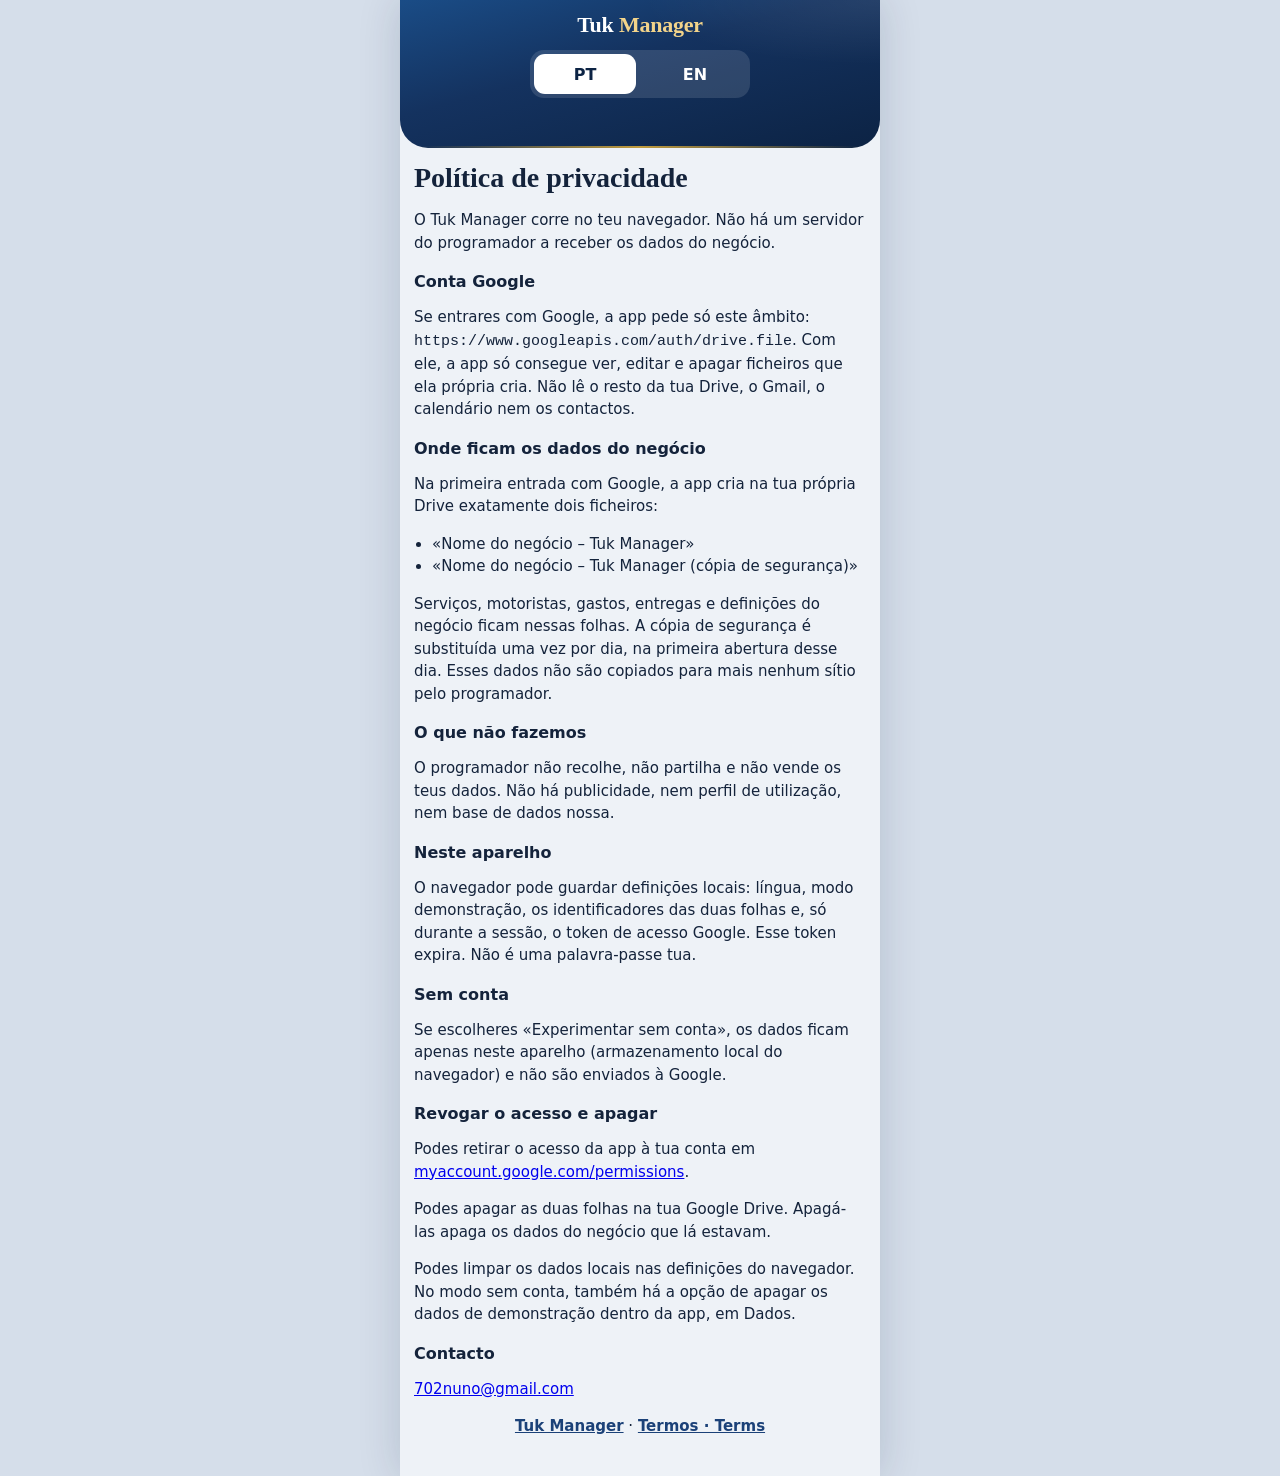
==== privacy.html @ b51ffae2 "Serve Tuk Manager as its own GitHub Pages PWA. Copy the app to the repo root, scope the manifest and" ====
<!doctype html>
<html lang="pt-PT">
<head>
  <meta charset="utf-8">
  <meta name="viewport" content="width=device-width, initial-scale=1, viewport-fit=cover">
  <meta name="theme-color" content="#0c2344">
  <title>Privacidade · Tuk Manager</title>
  <link rel="icon" type="image/png" sizes="32x32" href="icons/favicon-32.png">
  <link rel="stylesheet" href="css/app.css">
</head>
<body>
  <div id="app">
    <header class="hero center">
      <a class="brand" href="./">Tuk <em>Manager</em></a>
      <div class="lang" style="max-width:220px;margin-left:auto;margin-right:auto">
        <button type="button" data-set-lang="pt" class="on">PT</button>
        <button type="button" data-set-lang="en">EN</button>
      </div>
    </header>
    <div class="page legal-page">
      <article data-lang="pt">
        <h1>Política de privacidade</h1>
        <p>O Tuk Manager corre no teu navegador. Não há um servidor do programador a receber os dados do negócio.</p>
        <h2>Conta Google</h2>
        <p>Se entrares com Google, a app pede só este âmbito: <code>https://www.googleapis.com/auth/drive.file</code>. Com ele, a app só consegue ver, editar e apagar ficheiros que ela própria cria. Não lê o resto da tua Drive, o Gmail, o calendário nem os contactos.</p>
        <h2>Onde ficam os dados do negócio</h2>
        <p>Na primeira entrada com Google, a app cria na tua própria Drive exatamente dois ficheiros:</p>
        <ul>
          <li>«Nome do negócio – Tuk Manager»</li>
          <li>«Nome do negócio – Tuk Manager (cópia de segurança)»</li>
        </ul>
        <p>Serviços, motoristas, gastos, entregas e definições do negócio ficam nessas folhas. A cópia de segurança é substituída uma vez por dia, na primeira abertura desse dia. Esses dados não são copiados para mais nenhum sítio pelo programador.</p>
        <h2>O que não fazemos</h2>
        <p>O programador não recolhe, não partilha e não vende os teus dados. Não há publicidade, nem perfil de utilização, nem base de dados nossa.</p>
        <h2>Neste aparelho</h2>
        <p>O navegador pode guardar definições locais: língua, modo demonstração, os identificadores das duas folhas e, só durante a sessão, o token de acesso Google. Esse token expira. Não é uma palavra-passe tua.</p>
        <h2>Sem conta</h2>
        <p>Se escolheres «Experimentar sem conta», os dados ficam apenas neste aparelho (armazenamento local do navegador) e não são enviados à Google.</p>
        <h2>Revogar o acesso e apagar</h2>
        <p>Podes retirar o acesso da app à tua conta em <a href="https://myaccount.google.com/permissions">myaccount.google.com/permissions</a>.</p>
        <p>Podes apagar as duas folhas na tua Google Drive. Apagá-las apaga os dados do negócio que lá estavam.</p>
        <p>Podes limpar os dados locais nas definições do navegador. No modo sem conta, também há a opção de apagar os dados de demonstração dentro da app, em Dados.</p>
        <h2>Contacto</h2>
        <p><a href="mailto:702nuno@gmail.com">702nuno@gmail.com</a></p>
      </article>
      <article data-lang="en" hidden>
        <h1>Privacy policy</h1>
        <p>Tuk Manager runs in your browser. The developer has no server that receives your business data.</p>
        <h2>Google account</h2>
        <p>If you sign in with Google, the app asks only for this scope: <code>https://www.googleapis.com/auth/drive.file</code>. With that scope the app can see, edit and delete only files it creates itself. It does not read the rest of your Drive, Gmail, Calendar or contacts.</p>
        <h2>Where the business data lives</h2>
        <p>The first time you sign in with Google, the app creates exactly two files in your own Drive:</p>
        <ul>
          <li>“Business name – Tuk Manager”</li>
          <li>“Business name – Tuk Manager (cópia de segurança)”</li>
        </ul>
        <p>Fares, drivers, expenses, handovers and business settings stay in those spreadsheets. The backup is overwritten once a day, the first time you open the app that day. The developer does not copy that data anywhere else.</p>
        <h2>What we do not do</h2>
        <p>The developer does not collect, share or sell your data. There is no advertising, no usage profile and no database of ours.</p>
        <h2>On this device</h2>
        <p>The browser may store local settings: language, demo mode, the ids of the two spreadsheets and, only for the session, the Google access token. That token expires. It is not your password.</p>
        <h2>Without an account</h2>
        <p>If you choose “Try without an account”, the data stays only on this device (the browser’s local storage) and is not sent to Google.</p>
        <h2>Revoke access and delete</h2>
        <p>You can remove the app’s access to your account at <a href="https://myaccount.google.com/permissions">myaccount.google.com/permissions</a>.</p>
        <p>You can delete the two spreadsheets in your Google Drive. Deleting them deletes the business data stored there.</p>
        <p>You can clear local data in the browser settings. In demo mode you can also erase the demo data inside the app, under Data.</p>
        <h2>Contact</h2>
        <p><a href="mailto:702nuno@gmail.com">702nuno@gmail.com</a></p>
      </article>
      <p class="legal"><a href="./">Tuk Manager</a> · <a href="terms.html">Termos · Terms</a></p>
    </div>
  </div>
  <script>
    (function () {
      function setLang(code) {
        var lang = code === 'en' ? 'en' : 'pt';
        document.documentElement.lang = lang === 'en' ? 'en' : 'pt-PT';
        document.querySelectorAll('[data-lang]').forEach(function (el) { el.hidden = el.getAttribute('data-lang') !== lang; });
        document.querySelectorAll('[data-set-lang]').forEach(function (btn) { btn.classList.toggle('on', btn.getAttribute('data-set-lang') === lang); });
        try { localStorage.setItem('tm.lang', lang); } catch (e) {}
      }
      document.querySelectorAll('[data-set-lang]').forEach(function (btn) {
        btn.addEventListener('click', function () { setLang(btn.getAttribute('data-set-lang')); });
      });
      var q = new URLSearchParams(location.search).get('lang');
      var saved = '';
      try { saved = localStorage.getItem('tm.lang') || ''; } catch (e) {}
      setLang(q || saved || 'pt');
    })();
  </script>
</body>
</html>
---- css/app.css ----
:root{
  --navy:#0c2344;--navy-2:#14325f;--navy-3:#1b4178;--ink:#14233b;--muted:#5c6b82;--soft:#8b97a8;
  --line:#e6ebf2;--bg:#eef2f7;--card:#fff;--gold:#e0b03a;--gold-2:#f3d48a;--gold-d:#8a6410;
  --gold-bg:#fff8ec;--red:#b42318;--red-bg:#fdeceb;--amber:#9a6708;--amber-bg:#fff4df;
  --green:#0e7a4b;--green-bg:#e7f6ef;--shadow:0 10px 28px rgba(16,40,80,.08);
  --nav:64px;--safe-b:env(safe-area-inset-bottom,0px);--safe-t:env(safe-area-inset-top,0px);
  --serif:'Fraunces',Georgia,serif;--sans:'Inter',system-ui,-apple-system,'Segoe UI',sans-serif;
}
*{box-sizing:border-box;-webkit-tap-highlight-color:transparent}
html,body{margin:0;background:#d5deea;color:var(--ink);font-family:var(--sans);font-size:16px}
body{min-height:100dvh}
button,input,select,textarea{font:inherit;color:inherit}
button{cursor:pointer;border:0;background:none;padding:0}
img,svg{max-width:100%}
#app{max-width:480px;margin:0 auto;min-height:100dvh;background:var(--bg);position:relative;box-shadow:0 0 40px rgba(10,30,60,.16);overflow-x:hidden}
.boot{min-height:100dvh;display:grid;place-items:center;background:var(--navy);color:#fff;font-family:var(--serif);font-size:28px}
.boot p{margin:8px 0 0}
.spinner{width:36px;height:36px;border-radius:50%;border:3px solid rgba(255,255,255,.25);border-top-color:var(--gold);animation:spin .8s linear infinite;margin:0 auto}
@keyframes spin{to{transform:rotate(360deg)}}
.demo-bar,.offline-bar{position:sticky;top:0;z-index:20;text-align:center;font-size:12.5px;font-weight:700;padding:7px 12px}
.demo-bar{background:#f4e2ad;color:#6d5010}
.offline-bar{background:var(--red);color:#fff}
.hero{position:relative;color:#fff;padding:calc(var(--safe-t) + 14px) 16px 28px;background:
  radial-gradient(90% 80% at 100% 0%,rgba(255,255,255,.08),transparent 55%),
  linear-gradient(165deg,#1a4c86 0%,var(--navy-2) 42%,var(--navy) 100%);
  border-radius:0 0 28px 28px}
.hero:after{content:"";position:absolute;left:18px;right:18px;bottom:0;height:2px;background:linear-gradient(90deg,transparent,var(--gold),transparent);opacity:.85}
.hero-top{display:flex;align-items:center;gap:10px}
.logo{width:42px;height:42px;border-radius:14px;display:grid;place-items:center;background:rgba(255,255,255,.1);border:1px solid rgba(255,255,255,.18);flex:none}
.logo svg{width:34px;height:26px}
.brand{font-family:var(--serif);font-weight:650;font-size:22px;letter-spacing:-.01em;line-height:1}
.brand em{font-style:normal;color:var(--gold-2)}
.biz{margin-top:4px;font-size:11px;font-weight:700;letter-spacing:.16em;text-transform:uppercase;color:rgba(255,255,255,.72);white-space:nowrap;overflow:hidden;text-overflow:ellipsis}
.icon-btn{margin-left:auto;width:42px;height:42px;border-radius:14px;display:grid;place-items:center;color:#fff;background:rgba(255,255,255,.1);border:1px solid rgba(255,255,255,.16)}
.icon-btn svg,.step-btn svg{width:22px;height:22px}
.sync{width:8px;height:8px;border-radius:50%;background:#8dcea9;display:inline-block;margin-left:6px;vertical-align:middle}
.sync.wait{background:var(--gold)}
.sync.bad{background:#ffb4a8}
.stepper{display:flex;align-items:center;gap:8px;margin-top:16px}
.step-btn{width:46px;height:46px;border-radius:16px;display:grid;place-items:center;color:#fff;background:rgba(255,255,255,.12);border:1px solid rgba(255,255,255,.16);flex:none}
.step-mid{flex:1;min-width:0;text-align:center;position:relative}
.kicker{font-size:11.5px;font-weight:800;letter-spacing:.12em;text-transform:uppercase;color:var(--gold-2)}
.hero .date-title{font-family:var(--serif);font-size:28px;font-weight:650;line-height:1.15;margin-top:2px}
.step-mid input[type=date],.step-mid input[type=month]{position:absolute;inset:0;opacity:0;width:100%;height:100%}
.page{padding:14px 14px calc(var(--nav) + var(--safe-b) + 56px);margin-top:-18px;position:relative;z-index:1}
.page.sub{margin-top:-10px}
.card{background:var(--card);border-radius:22px;box-shadow:var(--shadow);padding:16px;margin-bottom:12px;border:1px solid rgba(226,232,241,.9)}
.card h2,.card h3{margin:0;font-size:17px;font-weight:800}
.subline{color:var(--muted);font-size:13px;margin-top:2px}
.row-between{display:flex;align-items:center;justify-content:space-between;gap:10px}
.money{font-variant-numeric:tabular-nums;font-weight:800;letter-spacing:-.03em}
.money.xl{font-size:34px;color:var(--navy);line-height:1.05}
.money.lg{font-size:28px;color:var(--navy)}
.money.md{font-size:18px}
.muted{color:var(--muted)}
.soft{color:var(--soft)}
.driver-scroller{display:flex;gap:8px;overflow-x:auto;padding:4px 2px 8px;scroll-snap-type:x mandatory;margin:0 -4px}
.driver-scroller::-webkit-scrollbar{display:none}
.driver-chip{scroll-snap-align:start;min-width:84px;max-width:110px;border-radius:16px;padding:8px 8px 10px;text-align:center;border:1.5px solid transparent;color:var(--ink)}
.driver-chip.on{background:#fff;border-color:var(--navy-3);box-shadow:var(--shadow)}
.av{width:36px;height:36px;border-radius:50%;display:grid;place-items:center;color:#fff;font-weight:800;margin:0 auto 6px;position:relative}
.av .crown{position:absolute;top:-7px;right:-6px;width:16px;height:16px}
.dn{display:block;font-weight:800;font-size:14px;white-space:nowrap;overflow:hidden;text-overflow:ellipsis}
.dt{display:block;color:var(--muted);font-size:11.5px;font-weight:600;white-space:nowrap;overflow:hidden;text-overflow:ellipsis}
.tuk-card{display:flex;gap:12px;align-items:center}
.tuk-num{width:48px;height:48px;border-radius:16px;background:var(--navy);color:#fff;display:grid;place-items:center;font-weight:800;font-size:20px;flex:none}
.pills{display:flex;flex-wrap:wrap;gap:6px;margin-top:6px}
.pill{font-size:12px;font-weight:700;background:var(--bg);border-radius:999px;padding:4px 8px;color:var(--navy-2)}
.pill.gold{background:var(--gold-bg);color:var(--gold-d)}
.btn{display:inline-flex;align-items:center;justify-content:center;gap:8px;min-height:48px;padding:0 16px;border-radius:14px;font-weight:800;background:var(--navy);color:#fff}
.btn.block{width:100%;margin-top:10px}
.btn.gold{background:transparent;color:var(--gold-d);border:1.5px solid #efd7a0;background:var(--gold-bg)}
.btn.ghost{background:#fff;color:var(--navy);border:1.5px solid var(--line)}
.btn.danger{background:var(--red-bg);color:var(--red)}
.btn.google{background:#fff;color:#1f1f1f;border:1.5px solid var(--line)}
.btn:disabled{opacity:.45}
.btn svg{width:18px;height:18px}
.add-row{display:flex;gap:8px;margin-top:12px}
.add-row input{flex:1;min-width:0}
input,select{width:100%;min-height:48px;border-radius:14px;border:1.5px solid var(--line);background:#fff;padding:0 12px;outline:none}
input:focus,select:focus{border-color:var(--navy-3)}
label.field{display:block;margin:10px 0}
label.field span{display:block;font-size:12.5px;font-weight:700;color:var(--muted);margin-bottom:6px}
.chips{display:flex;flex-wrap:wrap;gap:8px;margin-top:10px}
.chip{min-height:40px;padding:0 12px;border-radius:12px;background:#f4f7fb;border:1px solid #e1e8f2;font-weight:800;color:var(--navy)}
.chip.on{background:var(--gold-bg);border-color:#efd7a0;color:var(--gold-d)}
.zero{margin-top:10px;width:100%;text-align:center;color:var(--muted);font-weight:700;font-size:14px;padding:8px;border:1px dashed var(--line);border-radius:12px}
.share{background:linear-gradient(#fffdf8,#fff8ec);border-color:#f0e2bf}
.share .money{color:var(--gold-d)}
.tag{font-size:11px;font-weight:800;letter-spacing:.08em;text-transform:uppercase;border:1px solid #efd7a0;color:var(--gold-d);border-radius:999px;padding:4px 8px}
.exp-line{display:flex;align-items:center;gap:10px;padding:8px 0;border-top:1px solid var(--line)}
.exp-line:first-of-type{border-top:0}
.exp-ic{width:36px;height:36px;border-radius:12px;background:#f4f7fb;display:grid;place-items:center;flex:none;color:var(--navy-3)}
.exp-ic svg{width:18px;height:18px}
.plus{width:36px;height:36px;border-radius:50%;background:var(--navy);color:#fff;display:grid;place-items:center;flex:none}
.plus svg{width:16px;height:16px}
.note{font-size:12.5px;color:var(--muted);margin-top:8px;line-height:1.4}
.day-sum{display:grid;grid-template-columns:1.15fr repeat(3,1fr);gap:6px;align-items:end}
.day-sum .lbl{font-size:11px;font-weight:800;letter-spacing:.06em;text-transform:uppercase;color:var(--gold-d)}
.day-sum b{display:block;font-size:13.5px;margin-top:2px}
.day-sum span{display:block;font-size:10.5px;color:var(--muted);font-weight:700}
.nav{position:fixed;left:0;right:0;bottom:0;z-index:15;max-width:480px;margin:0 auto;height:calc(var(--nav) + var(--safe-b));padding:6px 8px var(--safe-b);background:rgba(255,255,255,.96);backdrop-filter:blur(10px);display:flex;border-top:1px solid var(--line)}
.nav button{flex:1;display:flex;flex-direction:column;align-items:center;gap:2px;color:var(--soft);font-size:10.5px;font-weight:700;min-width:0}
.nav button svg{width:22px;height:22px}
.nav button.on{color:var(--navy)}
.nav button.on .ic{background:var(--navy);color:#fff;border-radius:12px;padding:4px 10px;display:grid}
.section{font-size:12px;font-weight:800;letter-spacing:.12em;text-transform:uppercase;color:var(--soft);margin:16px 6px 8px}
.list-btn{width:100%;display:flex;align-items:center;gap:12px;text-align:left;padding:12px 0;border-top:1px solid var(--line);background:transparent}
.list-btn:first-child{border-top:0}
.ic-blob{width:40px;height:40px;border-radius:14px;display:grid;place-items:center;flex:none}
.ic-blob svg{width:20px;height:20px}
.ic-blob.navy{background:#e8f0fb;color:var(--navy-3)}
.ic-blob.gold{background:var(--gold-bg);color:var(--gold-d)}
.ic-blob.green{background:var(--green-bg);color:var(--green)}
.grow{flex:1;min-width:0}
.grow b{display:block}
.grow small{color:var(--muted);font-size:12.5px}
.chev{color:var(--soft)}
.badge{font-size:12px;font-weight:800;padding:4px 8px;border-radius:999px;background:var(--bg);color:var(--navy)}
.badge.red{background:var(--red-bg);color:var(--red)}
.badge.amber{background:var(--amber-bg);color:var(--amber)}
.badge.green{background:var(--green-bg);color:var(--green)}
.due{color:#fff;border:0;background:linear-gradient(160deg,#e25b3a,#b42318)}
.due.amber{background:linear-gradient(160deg,#f0b429,#c4841a)}
.due.green{background:linear-gradient(160deg,#1aa36a,#0e7a4b)}
.due .money,.due .subline,.due h2{color:#fff}
.due .subline{color:rgba(255,255,255,.85)}
.split{display:grid;grid-template-columns:1fr 1fr;gap:8px;margin-top:10px}
.split div{background:rgba(255,255,255,.14);border-radius:14px;padding:10px}
.stats{display:grid;grid-template-columns:repeat(3,1fr);gap:8px;text-align:center}
.stats b{display:block;font-size:18px;margin-top:2px}
.bar{height:8px;border-radius:8px;background:#e7eef8;overflow:hidden;margin-top:8px}
.bar i{display:block;height:100%;background:linear-gradient(90deg,var(--gold),var(--gold-2));border-radius:8px}
.mov{display:flex;gap:8px;align-items:flex-start;padding:10px 0;border-top:1px solid var(--line)}
.mov .when{font-weight:800}
.mov .det{color:var(--muted);font-size:12.5px;margin-top:2px}
.mov .amt{text-align:right;font-weight:800;white-space:nowrap}
.mov .amt small{display:block;font-weight:600;color:var(--muted)}
.mov.late .when,.mov.late .amt{color:var(--red)}
.mov.pay .amt{color:var(--green)}
.quick{display:flex;gap:8px}
.quick button{flex:1;min-height:52px;border-radius:14px;border:1.5px solid var(--line);background:#fff;font-weight:800;font-size:13px}
.quick button.on{border-color:var(--navy);background:#eef3fb}
.quick button small{display:block;font-weight:600;color:var(--muted)}
.lang{display:flex;gap:8px;background:rgba(255,255,255,.12);padding:4px;border-radius:14px;margin:14px 0}
.lang button{flex:1;min-height:40px;border-radius:11px;color:#fff;font-weight:800}
.lang button.on{background:#fff;color:var(--navy)}
.dots{display:flex;gap:6px;justify-content:center;margin-top:8px}
.dots i{width:7px;height:7px;border-radius:50%;background:rgba(255,255,255,.35)}
.dots i.on{background:var(--gold)}
.hero.center{text-align:center;padding-bottom:36px}
.hero.center .logo{margin:0 auto 8px}
.person{display:flex;gap:12px;align-items:center}
.person .who b{display:block}
.dot{width:8px;height:8px;border-radius:50%;background:var(--green);display:inline-block;margin-right:4px}
.soon{opacity:.55}
.savebar{position:fixed;left:0;right:0;bottom:0;z-index:16;max-width:480px;margin:0 auto;display:flex;gap:8px;padding:10px 14px calc(10px + var(--safe-b));background:rgba(255,255,255,.96);border-top:1px solid var(--line)}
.savebar .btn{flex:1;margin:0}
.page.has-save{padding-bottom:calc(84px + var(--safe-b))}
.seg{display:flex;background:#f3f6fb;border-radius:12px;padding:3px;margin-top:8px}
.seg button{flex:1;min-height:36px;border-radius:10px;font-weight:800;font-size:14px;color:var(--muted)}
.seg button.on{background:#fff;color:var(--navy);box-shadow:0 1px 4px rgba(16,40,80,.08)}
.switch{width:48px;height:28px;border-radius:999px;background:#d5deea;position:relative;flex:none}
.switch.on{background:var(--navy)}
.switch i{position:absolute;top:3px;left:3px;width:22px;height:22px;border-radius:50%;background:#fff;transition:transform .15s}
.switch.on i{transform:translateX(20px)}
.type-card{border:1px solid var(--line);border-radius:18px;padding:12px;margin-bottom:10px;background:#fff}
.type-card.new{background:#fffbeb;border-color:#f0e2bf}
.handle{width:28px;color:var(--soft);font-weight:800;letter-spacing:-1px;cursor:grab}
.h-bars{display:flex;flex-direction:column;gap:8px}
.h-bar{display:grid;grid-template-columns:92px 1fr auto;gap:8px;align-items:center;font-size:13px}
.h-bar b{text-align:right}
.h-bar .track{height:10px;background:#e7eef8;border-radius:8px;overflow:hidden}
.h-bar .track i{display:block;height:100%;background:var(--navy-3);border-radius:8px}
.chart{width:100%;height:auto}
.chart rect{fill:#c5d4ea}
.chart rect.hi{fill:var(--navy)}
.chart text{font-size:9px;fill:var(--muted)}
.line{display:flex;justify-content:space-between;gap:12px;padding:7px 0;border-top:1px dashed var(--line);font-size:14.5px}
.line b{white-space:nowrap}
.backdrop{position:fixed;inset:0;z-index:40;background:rgba(10,24,48,.46);display:flex;align-items:flex-end;justify-content:center}
.sheet{width:min(480px,100%);background:#fff;border-radius:24px 24px 0 0;padding:12px 16px calc(18px + var(--safe-b));max-height:88dvh;overflow:auto}
.grab{width:42px;height:4px;border-radius:4px;background:#d5deea;margin:4px auto 12px}
.choice{width:100%;text-align:left;padding:12px;border-radius:16px;border:1.5px solid var(--line);margin-bottom:8px;display:flex;gap:10px;align-items:center}
.choice.on{border-color:var(--navy);background:#f4f8fd}
.toast{position:fixed;left:50%;bottom:calc(var(--nav) + var(--safe-b) + 12px);transform:translateX(-50%) translateY(12px);max-width:440px;width:calc(100% - 28px);background:var(--navy);color:#fff;border-radius:14px;padding:12px 14px;z-index:50;opacity:0;pointer-events:none;transition:.2s}
.toast.show{opacity:1;transform:translateX(-50%) translateY(0)}
.toast.err{background:var(--red)}
.report{background:#fff}
.report header.band{background:var(--navy);color:#fff;border-radius:18px;padding:18px;margin-bottom:12px}
.report h1{font-family:var(--serif);margin:0;font-weight:650}
.report table{width:100%;border-collapse:collapse;font-size:13px}
.report th,.report td{text-align:left;padding:6px 4px;border-bottom:1px solid var(--line);vertical-align:top}
.report th{font-size:11px;letter-spacing:.06em;text-transform:uppercase;color:var(--muted)}
.help{font-size:13px;color:var(--muted);line-height:1.45}
.legal{text-align:center;margin:12px 8px 4px;font-size:13.5px}
.legal a{color:var(--navy-3);font-weight:700}
a.brand{color:#fff;text-decoration:none}
.page.legal-page{margin-top:0;padding-bottom:36px}
.legal-page h1{font-family:var(--serif);font-size:28px;margin:0 0 8px}
.legal-page h2{font-size:16px;margin:18px 0 6px}
.legal-page p,.legal-page li{font-size:15px;line-height:1.5}
.legal-page ul{margin:8px 0;padding-left:18px}
.empty{text-align:center;padding:18px 8px;color:var(--muted)}
.dragging{opacity:.6}
@media (min-width:520px){
  .nav,.savebar{left:50%;right:auto;transform:translateX(-50%);width:480px}
}
@media print{
  body{background:#fff}
  #app{max-width:none;box-shadow:none}
  .nav,.demo-bar,.offline-bar,.no-print,.savebar,.toast{display:none !important}
  .page{margin:0;padding:0 0 12px}
}
@media (prefers-reduced-motion:reduce){*{animation:none !important;transition:none !important}}
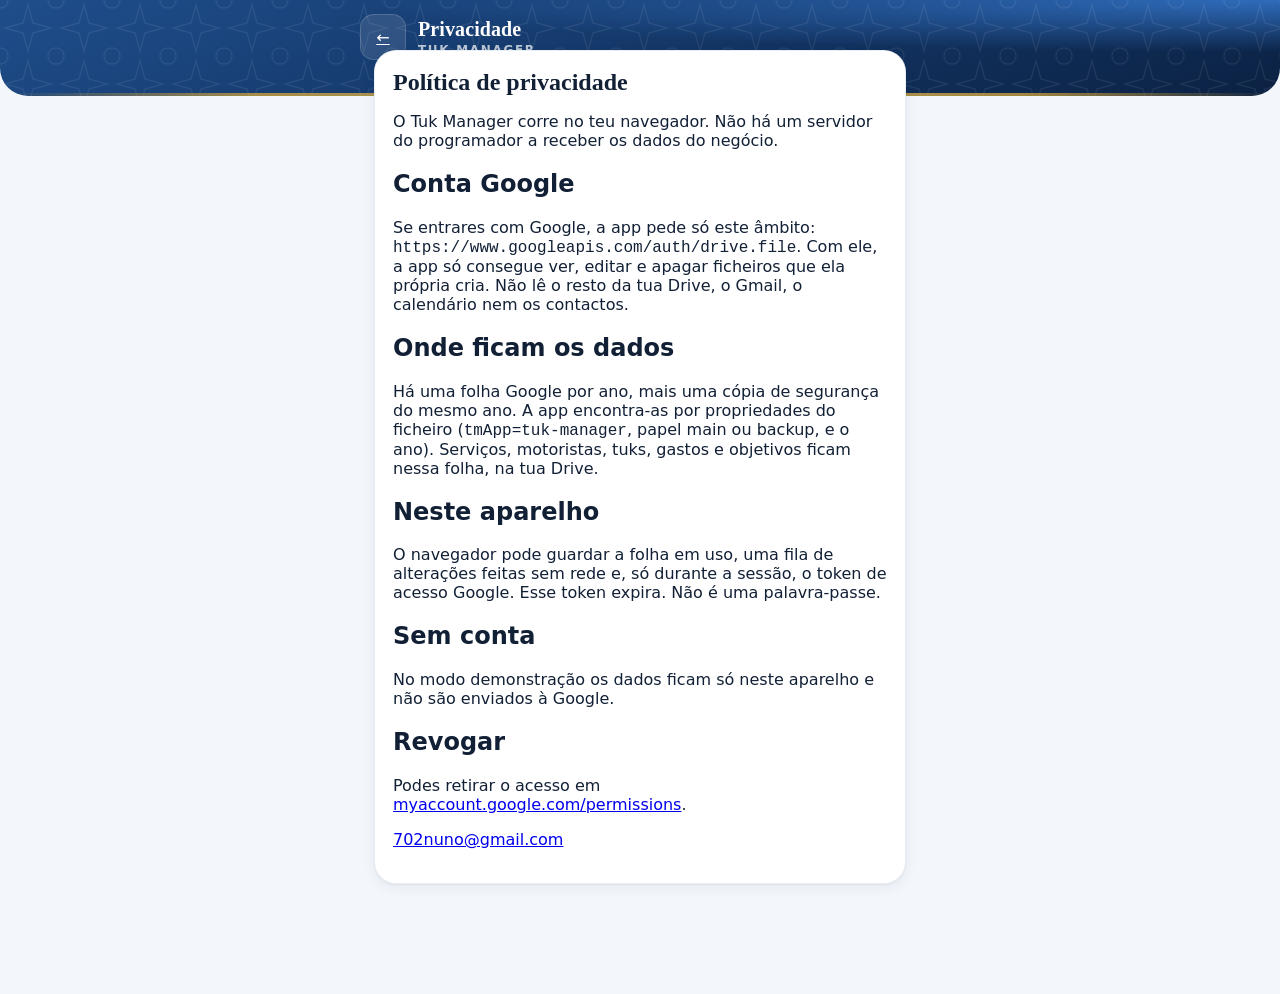
==== commit 9da4c0c4: "Rebuild Tuk Manager from the approved screens and the v4 sheet. Replace the old app with a static PW" ====
--- a/privacy.html
+++ b/privacy.html
@@ -3,91 +3,35 @@
 <head>
   <meta charset="utf-8">
   <meta name="viewport" content="width=device-width, initial-scale=1, viewport-fit=cover">
-  <meta name="theme-color" content="#0c2344">
+  <meta name="theme-color" content="#0b2142">
   <title>Privacidade · Tuk Manager</title>
   <link rel="icon" type="image/png" sizes="32x32" href="icons/favicon-32.png">
-  <link rel="stylesheet" href="css/app.css">
+  <link rel="stylesheet" href="css/base.css">
+  <link rel="stylesheet" href="css/extra.css">
 </head>
 <body>
-  <div id="app">
-    <header class="hero center">
-      <a class="brand" href="./">Tuk <em>Manager</em></a>
-      <div class="lang" style="max-width:220px;margin-left:auto;margin-right:auto">
-        <button type="button" data-set-lang="pt" class="on">PT</button>
-        <button type="button" data-set-lang="en">EN</button>
-      </div>
-    </header>
-    <div class="page legal-page">
-      <article data-lang="pt">
-        <h1>Política de privacidade</h1>
-        <p>O Tuk Manager corre no teu navegador. Não há um servidor do programador a receber os dados do negócio.</p>
-        <h2>Conta Google</h2>
-        <p>Se entrares com Google, a app pede só este âmbito: <code>https://www.googleapis.com/auth/drive.file</code>. Com ele, a app só consegue ver, editar e apagar ficheiros que ela própria cria. Não lê o resto da tua Drive, o Gmail, o calendário nem os contactos.</p>
-        <h2>Onde ficam os dados do negócio</h2>
-        <p>Na primeira entrada com Google, a app cria na tua própria Drive exatamente dois ficheiros:</p>
-        <ul>
-          <li>«Nome do negócio – Tuk Manager»</li>
-          <li>«Nome do negócio – Tuk Manager (cópia de segurança)»</li>
-        </ul>
-        <p>Serviços, motoristas, gastos, entregas e definições do negócio ficam nessas folhas. A cópia de segurança é substituída uma vez por dia, na primeira abertura desse dia. Esses dados não são copiados para mais nenhum sítio pelo programador.</p>
-        <h2>O que não fazemos</h2>
-        <p>O programador não recolhe, não partilha e não vende os teus dados. Não há publicidade, nem perfil de utilização, nem base de dados nossa.</p>
-        <h2>Neste aparelho</h2>
-        <p>O navegador pode guardar definições locais: língua, modo demonstração, os identificadores das duas folhas e, só durante a sessão, o token de acesso Google. Esse token expira. Não é uma palavra-passe tua.</p>
-        <h2>Sem conta</h2>
-        <p>Se escolheres «Experimentar sem conta», os dados ficam apenas neste aparelho (armazenamento local do navegador) e não são enviados à Google.</p>
-        <h2>Revogar o acesso e apagar</h2>
-        <p>Podes retirar o acesso da app à tua conta em <a href="https://myaccount.google.com/permissions">myaccount.google.com/permissions</a>.</p>
-        <p>Podes apagar as duas folhas na tua Google Drive. Apagá-las apaga os dados do negócio que lá estavam.</p>
-        <p>Podes limpar os dados locais nas definições do navegador. No modo sem conta, também há a opção de apagar os dados de demonstração dentro da app, em Dados.</p>
-        <h2>Contacto</h2>
-        <p><a href="mailto:702nuno@gmail.com">702nuno@gmail.com</a></p>
-      </article>
-      <article data-lang="en" hidden>
-        <h1>Privacy policy</h1>
-        <p>Tuk Manager runs in your browser. The developer has no server that receives your business data.</p>
-        <h2>Google account</h2>
-        <p>If you sign in with Google, the app asks only for this scope: <code>https://www.googleapis.com/auth/drive.file</code>. With that scope the app can see, edit and delete only files it creates itself. It does not read the rest of your Drive, Gmail, Calendar or contacts.</p>
-        <h2>Where the business data lives</h2>
-        <p>The first time you sign in with Google, the app creates exactly two files in your own Drive:</p>
-        <ul>
-          <li>“Business name – Tuk Manager”</li>
-          <li>“Business name – Tuk Manager (cópia de segurança)”</li>
-        </ul>
-        <p>Fares, drivers, expenses, handovers and business settings stay in those spreadsheets. The backup is overwritten once a day, the first time you open the app that day. The developer does not copy that data anywhere else.</p>
-        <h2>What we do not do</h2>
-        <p>The developer does not collect, share or sell your data. There is no advertising, no usage profile and no database of ours.</p>
-        <h2>On this device</h2>
-        <p>The browser may store local settings: language, demo mode, the ids of the two spreadsheets and, only for the session, the Google access token. That token expires. It is not your password.</p>
-        <h2>Without an account</h2>
-        <p>If you choose “Try without an account”, the data stays only on this device (the browser’s local storage) and is not sent to Google.</p>
-        <h2>Revoke access and delete</h2>
-        <p>You can remove the app’s access to your account at <a href="https://myaccount.google.com/permissions">myaccount.google.com/permissions</a>.</p>
-        <p>You can delete the two spreadsheets in your Google Drive. Deleting them deletes the business data stored there.</p>
-        <p>You can clear local data in the browser settings. In demo mode you can also erase the demo data inside the app, under Data.</p>
-        <h2>Contact</h2>
-        <p><a href="mailto:702nuno@gmail.com">702nuno@gmail.com</a></p>
-      </article>
-      <p class="legal"><a href="./">Tuk Manager</a> · <a href="terms.html">Termos · Terms</a></p>
+  <header class="hero" style="padding-bottom:36px">
+    <div class="brand">
+      <a class="icon-btn" href="./" aria-label="Voltar">←</a>
+      <div class="brand-txt"><div class="brand-name">Privacidade</div><div class="brand-sub">Tuk Manager</div></div>
     </div>
-  </div>
-  <script>
-    (function () {
-      function setLang(code) {
-        var lang = code === 'en' ? 'en' : 'pt';
-        document.documentElement.lang = lang === 'en' ? 'en' : 'pt-PT';
-        document.querySelectorAll('[data-lang]').forEach(function (el) { el.hidden = el.getAttribute('data-lang') !== lang; });
-        document.querySelectorAll('[data-set-lang]').forEach(function (btn) { btn.classList.toggle('on', btn.getAttribute('data-set-lang') === lang); });
-        try { localStorage.setItem('tm.lang', lang); } catch (e) {}
-      }
-      document.querySelectorAll('[data-set-lang]').forEach(function (btn) {
-        btn.addEventListener('click', function () { setLang(btn.getAttribute('data-set-lang')); });
-      });
-      var q = new URLSearchParams(location.search).get('lang');
-      var saved = '';
-      try { saved = localStorage.getItem('tm.lang') || ''; } catch (e) {}
-      setLang(q || saved || 'pt');
-    })();
-  </script>
+  </header>
+  <main class="page" style="color:var(--ink)">
+    <section class="card">
+      <h1 style="font-family:var(--serif);margin:0 0 8px">Política de privacidade</h1>
+      <p>O Tuk Manager corre no teu navegador. Não há um servidor do programador a receber os dados do negócio.</p>
+      <h2>Conta Google</h2>
+      <p>Se entrares com Google, a app pede só este âmbito: <code>https://www.googleapis.com/auth/drive.file</code>. Com ele, a app só consegue ver, editar e apagar ficheiros que ela própria cria. Não lê o resto da tua Drive, o Gmail, o calendário nem os contactos.</p>
+      <h2>Onde ficam os dados</h2>
+      <p>Há uma folha Google por ano, mais uma cópia de segurança do mesmo ano. A app encontra-as por propriedades do ficheiro (<code>tmApp=tuk-manager</code>, papel main ou backup, e o ano). Serviços, motoristas, tuks, gastos e objetivos ficam nessa folha, na tua Drive.</p>
+      <h2>Neste aparelho</h2>
+      <p>O navegador pode guardar a folha em uso, uma fila de alterações feitas sem rede e, só durante a sessão, o token de acesso Google. Esse token expira. Não é uma palavra-passe.</p>
+      <h2>Sem conta</h2>
+      <p>No modo demonstração os dados ficam só neste aparelho e não são enviados à Google.</p>
+      <h2>Revogar</h2>
+      <p>Podes retirar o acesso em <a href="https://myaccount.google.com/permissions">myaccount.google.com/permissions</a>.</p>
+      <p><a href="mailto:702nuno@gmail.com">702nuno@gmail.com</a></p>
+    </section>
+  </main>
 </body>
 </html>
--- a/css/base.css
+++ b/css/base.css
@@ -0,0 +1,297 @@
+:root{
+  --b900:#0b2142;--b800:#123361;--b700:#17407a;--b600:#1f4e8c;--b500:#2a63ad;--b300:#8fb0dc;--b100:#e4edf9;--b50:#f2f6fc;
+  --g600:#b8861f;--g500:#d4a537;--g400:#e8c25a;--g100:#fbf1d4;--g50:#fdf8ea;
+  --ink:#122036;--muted:#5d6a80;--soft:#8b97aa;--line:#e2e8f1;--bg:#f3f6fb;--card:#fff;
+  --ok:#17845a;--bad:#c2412d;
+  --r-lg:22px;--r-md:16px;--r-sm:12px;
+  --sh-1:0 1px 2px rgba(15,38,74,.06),0 4px 14px rgba(15,38,74,.06);
+  --sh-2:0 10px 30px rgba(12,33,66,.16);
+  --nav-h:70px;--safe-b:env(safe-area-inset-bottom,0px);--safe-t:env(safe-area-inset-top,0px);
+  --ease:cubic-bezier(.2,.8,.2,1);
+  --font:'Inter',system-ui,-apple-system,'Segoe UI',Roboto,sans-serif;
+  --serif:'Fraunces',Georgia,serif;
+}
+*{box-sizing:border-box;-webkit-tap-highlight-color:transparent}
+html,body{margin:0;background:var(--bg);color:var(--ink);font-family:var(--font);font-size:16px;-webkit-font-smoothing:antialiased;overscroll-behavior-y:none}
+body{min-height:100vh;min-height:100dvh}
+button,input,select,textarea{font:inherit;color:inherit}
+button{cursor:pointer;border:0;background:none;padding:0}
+.num{font-variant-numeric:tabular-nums;letter-spacing:-.01em}
+.hidden{display:none!important}
+
+/* ---------- Cabeçalho ---------- */
+.hero{position:relative;color:#fff;padding:calc(var(--safe-t) + 14px) 18px 64px;
+  background:
+    url("data:image/svg+xml,%3Csvg xmlns='http://www.w3.org/2000/svg' width='56' height='56' viewBox='0 0 56 56'%3E%3Cg fill='none' stroke='%23ffffff' stroke-opacity='.07' stroke-width='1.4'%3E%3Cpath d='M28 5l5 18 18 5-18 5-5 18-5-18-18-5 18-5z'/%3E%3Ccircle cx='0' cy='0' r='8'/%3E%3Ccircle cx='56' cy='0' r='8'/%3E%3Ccircle cx='0' cy='56' r='8'/%3E%3Ccircle cx='56' cy='56' r='8'/%3E%3C/g%3E%3C/svg%3E"),
+    radial-gradient(120% 90% at 100% 0%,#2f6cbb 0%,rgba(47,108,187,0) 60%),
+    linear-gradient(160deg,var(--b600) 0%,var(--b800) 60%,var(--b900) 100%);
+  border-radius:0 0 28px 28px;overflow:hidden}
+.hero::after{content:"";position:absolute;left:0;right:0;bottom:0;height:3px;background:linear-gradient(90deg,transparent,var(--g500) 20%,var(--g400) 50%,var(--g500) 80%,transparent);opacity:.75}
+.brand{display:flex;align-items:center;gap:12px}
+.brand-logo{width:46px;height:46px;border-radius:14px;display:grid;place-items:center;flex:none;
+  background:linear-gradient(150deg,rgba(255,255,255,.18),rgba(255,255,255,.04));border:1px solid rgba(255,255,255,.22);box-shadow:inset 0 1px 0 rgba(255,255,255,.2)}
+.brand-logo svg{width:34px;height:34px}
+.brand-txt{flex:1;min-width:0}
+.brand-name{font-family:var(--serif);font-weight:700;font-size:21px;letter-spacing:.005em;line-height:1.1;white-space:nowrap}
+.brand-name em{font-style:normal;color:var(--g400)}
+.brand-sub{font-size:12px;letter-spacing:.14em;text-transform:uppercase;color:rgba(255,255,255,.7);margin-top:3px;font-weight:600}
+.icon-btn{width:46px;height:46px;border-radius:14px;display:grid;place-items:center;color:#fff;background:rgba(255,255,255,.1);border:1px solid rgba(255,255,255,.16);transition:transform .15s var(--ease),background .2s}
+.icon-btn:active{transform:scale(.92);background:rgba(255,255,255,.2)}
+.icon-btn svg{width:22px;height:22px}
+
+/* Navegação de data / mês */
+.stepper{display:flex;align-items:center;gap:10px;margin-top:20px}
+.step-btn{width:52px;height:52px;border-radius:16px;display:grid;place-items:center;color:#fff;flex:none;
+  background:rgba(255,255,255,.12);border:1px solid rgba(255,255,255,.18);transition:transform .15s var(--ease),background .2s}
+.step-btn:active{transform:scale(.9);background:rgba(255,255,255,.24)}
+.step-btn svg{width:24px;height:24px}
+.step-btn[disabled]{opacity:.35}
+.step-mid{flex:1;min-width:0;text-align:center;position:relative;border-radius:16px;padding:6px 4px;transition:background .2s}
+.step-mid:active{background:rgba(255,255,255,.1)}
+.step-k{font-size:12.5px;letter-spacing:.12em;text-transform:uppercase;color:var(--g400);font-weight:700}
+.step-v{font-family:var(--serif);font-size:25px;font-weight:700;line-height:1.15;margin-top:2px;white-space:nowrap;overflow:hidden;text-overflow:ellipsis}
+.step-mid input[type=date],.step-mid input[type=month]{position:absolute;inset:0;opacity:0;width:100%;height:100%;border:0}
+.today-pill{display:inline-flex;align-items:center;gap:6px;margin-top:6px;font-size:13px;font-weight:600;padding:5px 12px;border-radius:999px;background:var(--g500);color:var(--b900);box-shadow:0 4px 12px rgba(212,165,55,.35)}
+.today-pill.ghost{background:rgba(255,255,255,.12);color:#fff;box-shadow:none;border:1px solid rgba(255,255,255,.22)}
+
+/* ---------- Conteúdo ---------- */
+.page{padding:0 14px calc(var(--nav-h) + var(--safe-b) + 28px);margin-top:-46px;position:relative;z-index:2;animation:pageIn .35s var(--ease)}
+@keyframes pageIn{from{opacity:0;transform:translateY(10px)}to{opacity:1;transform:none}}
+.card{background:var(--card);border-radius:var(--r-lg);box-shadow:var(--sh-1);padding:18px;margin-bottom:14px;border:1px solid rgba(226,232,241,.7)}
+.card-h{display:flex;align-items:center;gap:12px;margin-bottom:14px}
+.card-ic{width:42px;height:42px;border-radius:13px;display:grid;place-items:center;flex:none;background:var(--b50);color:var(--b600)}
+.card-ic svg{width:22px;height:22px}
+.card-ic.gold{background:var(--g100);color:var(--g600)}
+.card-t{flex:1;min-width:0}
+.card-title{font-weight:700;font-size:17px}
+.card-sub{font-size:13px;color:var(--muted);margin-top:1px}
+.card-total{font-weight:800;font-size:20px;color:var(--b800)}
+.card-total.neg{color:var(--muted)}
+.sec-title{font-size:12.5px;font-weight:700;letter-spacing:.12em;text-transform:uppercase;color:var(--soft);margin:22px 6px 10px}
+
+/* Resumo do dia */
+.summary{padding:18px 18px 16px;box-shadow:var(--sh-2);border:0}
+.sum-top{display:flex;align-items:center;justify-content:space-between;gap:10px}
+.sum-label{font-size:13px;color:var(--muted);font-weight:600}
+.sum-big{font-size:38px;font-weight:800;letter-spacing:-.03em;color:var(--b800);line-height:1.1;margin-top:2px;transition:color .3s}
+.sum-big.neg{color:var(--bad)}
+.badge{display:inline-flex;align-items:center;gap:6px;font-size:12.5px;font-weight:700;padding:6px 11px;border-radius:999px;background:var(--b50);color:var(--b600);white-space:nowrap}
+.badge::before{content:"";width:7px;height:7px;border-radius:50%;background:currentColor}
+.badge.work{background:#e7f5ee;color:var(--ok)}
+.badge.zero{background:var(--g100);color:var(--g600)}
+.badge.off{background:#eef1f6;color:var(--soft)}
+.sum-row{display:grid;grid-template-columns:1fr 1fr;gap:10px;margin-top:14px}
+.mini{background:var(--b50);border-radius:14px;padding:11px 13px}
+.mini-k{font-size:12.5px;color:var(--muted);font-weight:600}
+.mini-v{font-size:18px;font-weight:800;margin-top:2px;color:var(--b800)}
+.mini.gold{background:var(--g50)}
+.mini.gold .mini-v{color:var(--g600)}
+.strip{margin-top:14px;padding-top:14px;border-top:1px dashed var(--line)}
+.strip-row{display:flex;justify-content:space-between;font-size:13.5px;color:var(--muted);font-weight:500}
+.strip-row b{color:var(--ink);font-weight:700}
+.bar{height:9px;border-radius:9px;background:var(--b100);overflow:hidden;margin-top:9px}
+.bar>i{display:block;height:100%;border-radius:9px;background:linear-gradient(90deg,var(--g500),var(--g400));width:0;transition:width .9s var(--ease)}
+.bar.blue>i{background:linear-gradient(90deg,var(--b600),var(--b500))}
+
+/* Termos (chips) */
+.chips{display:flex;flex-wrap:wrap;gap:8px;margin-bottom:12px}
+.chip{display:inline-flex;align-items:center;gap:6px;height:40px;padding:0 14px;border-radius:12px;background:var(--b50);color:var(--b800);font-weight:700;font-size:15.5px;border:1px solid var(--b100);transition:transform .15s var(--ease),background .2s;animation:chipIn .35s var(--ease) both}
+.chip:active{transform:scale(.94);background:var(--b100)}
+.chip svg{width:14px;height:14px;opacity:.45}
+.chip.custom{background:#f4f4f6;color:var(--muted);border-style:dashed}
+.chip.new{box-shadow:0 0 0 3px rgba(212,165,55,.45)}
+@keyframes chipIn{from{opacity:0;transform:scale(.7)}to{opacity:1;transform:none}}
+.plus{color:var(--soft);font-weight:700;align-self:center}
+.empty-line{font-size:14px;color:var(--soft);margin:-2px 0 12px}
+
+/* Campo + botão */
+.add-row{display:flex;gap:10px}
+.money{flex:1;min-width:0;position:relative}
+.money input{width:100%;height:56px;border-radius:15px;border:1.5px solid var(--line);background:#fbfcfe;padding:0 40px 0 16px;font-size:20px;font-weight:700;outline:none;transition:border-color .2s,box-shadow .2s,background .2s}
+.money input::placeholder{color:#b3bccb;font-weight:600}
+.money input:focus{border-color:var(--b500);box-shadow:0 0 0 4px rgba(42,99,173,.14);background:#fff}
+.money span{position:absolute;right:15px;top:50%;transform:translateY(-50%);font-weight:700;color:var(--soft);font-size:18px;pointer-events:none}
+.btn{height:56px;border-radius:15px;padding:0 20px;font-weight:700;font-size:16px;display:inline-flex;align-items:center;justify-content:center;gap:8px;transition:transform .15s var(--ease),box-shadow .2s,opacity .2s;position:relative;white-space:nowrap}
+.btn:active{transform:scale(.96)}
+.btn svg{width:20px;height:20px}
+.btn-primary{background:linear-gradient(160deg,var(--b500),var(--b700));color:#fff;box-shadow:0 6px 16px rgba(31,78,140,.32)}
+.btn-gold{background:linear-gradient(160deg,var(--g400),var(--g500));color:var(--b900);box-shadow:0 6px 16px rgba(212,165,55,.35)}
+.btn-ghost{background:var(--b50);color:var(--b700);border:1px solid var(--b100)}
+.btn-danger{background:#fdeeea;color:var(--bad)}
+.btn-block{width:100%}
+.btn[disabled],.btn.busy{opacity:.6;pointer-events:none}
+.btn.busy::after{content:"";width:18px;height:18px;border-radius:50%;border:2.5px solid currentColor;border-right-color:transparent;animation:spin .7s linear infinite;margin-left:4px}
+@keyframes spin{to{transform:rotate(360deg)}}
+.quick{display:flex;gap:8px;margin-top:10px;overflow-x:auto;scrollbar-width:none;padding-bottom:2px}
+.quick::-webkit-scrollbar{display:none}
+.q{flex:none;height:38px;padding:0 14px;border-radius:999px;border:1px solid var(--line);background:#fff;font-weight:600;font-size:14.5px;color:var(--muted);transition:all .15s var(--ease)}
+.q:active{transform:scale(.93);background:var(--g100);border-color:var(--g400);color:var(--g600)}
+
+/* Dia a zero */
+.zero-btn{margin-top:12px;width:100%;height:52px;border-radius:15px;border:1.5px dashed var(--b300);color:var(--b700);font-weight:700;display:flex;align-items:center;justify-content:center;gap:9px;background:transparent;transition:background .2s,transform .15s var(--ease)}
+.zero-btn small{font-weight:500;color:var(--muted)}
+.zero-btn:active{transform:scale(.98);background:var(--b50)}
+.zero-box{display:flex;align-items:center;gap:12px;padding:13px 14px;border-radius:15px;background:var(--g50);border:1px solid var(--g100);margin-bottom:12px}
+.zero-box .z-ic{width:38px;height:38px;border-radius:12px;background:var(--g100);color:var(--g600);display:grid;place-items:center;flex:none;font-weight:800}
+.zero-box .z-t{flex:1;font-size:14px;color:var(--muted)}
+.zero-box .z-t b{display:block;color:var(--ink);font-size:15px}
+.link-btn{color:var(--b600);font-weight:700;font-size:14.5px;padding:10px 6px}
+
+/* Categorias */
+.cats{display:flex;flex-wrap:wrap;gap:8px;margin-top:14px}
+.cats-l{width:100%;font-size:13px;font-weight:600;color:var(--muted)}
+.cat{height:42px;padding:0 15px;border-radius:12px;border:1.5px solid var(--line);background:#fff;font-weight:600;font-size:14.5px;color:var(--muted);transition:all .18s var(--ease)}
+.cat:active{transform:scale(.95)}
+.cat.on{border-color:var(--g500);background:var(--g50);color:var(--b900);box-shadow:0 0 0 3px rgba(212,165,55,.18)}
+
+/* Notas */
+textarea{width:100%;min-height:92px;border-radius:15px;border:1.5px solid var(--line);background:#fbfcfe;padding:13px 15px;font-size:16px;resize:vertical;outline:none;transition:border-color .2s,box-shadow .2s;line-height:1.45}
+textarea:focus{border-color:var(--b500);box-shadow:0 0 0 4px rgba(42,99,173,.14);background:#fff}
+.notes-foot{display:flex;align-items:center;justify-content:space-between;margin-top:10px;gap:10px;min-height:44px}
+.saved-hint{font-size:13px;color:var(--soft);display:flex;align-items:center;gap:6px}
+
+/* KPIs */
+.kpis{display:grid;grid-template-columns:1fr 1fr;gap:10px}
+.kpi{background:var(--card);border-radius:var(--r-md);padding:14px 14px 13px;box-shadow:var(--sh-1);border:1px solid rgba(226,232,241,.7);animation:pageIn .4s var(--ease) both}
+.kpi-k{font-size:12.5px;color:var(--muted);font-weight:600;display:flex;align-items:center;gap:6px}
+.kpi-k i{width:8px;height:8px;border-radius:3px;background:var(--b500)}
+.kpi-v{font-size:20px;font-weight:800;margin-top:4px;color:var(--b800);white-space:nowrap}
+.kpi.wide{grid-column:span 2}
+.goal-card{display:flex;align-items:center;gap:16px}
+.ring{width:118px;height:118px;flex:none;position:relative}
+.ring svg{width:100%;height:100%;transform:rotate(-90deg)}
+.ring circle{fill:none;stroke-width:11;stroke-linecap:round}
+.ring .bg{stroke:var(--b100)}
+.ring .fg{stroke:url(#ringGold);transition:stroke-dashoffset 1.1s var(--ease)}
+.ring-c{position:absolute;inset:0;display:grid;place-items:center;text-align:center}
+.ring-c b{font-size:25px;font-weight:800;color:var(--b800);display:block;line-height:1}
+.ring-c small{font-size:11.5px;color:var(--muted);font-weight:600}
+.goal-info{flex:1;min-width:0}
+.goal-line{display:flex;justify-content:space-between;gap:8px;font-size:14px;color:var(--muted);padding:5px 0}
+.goal-line b{color:var(--ink);white-space:nowrap}
+.need{margin-top:6px;padding:12px 14px;border-radius:14px;background:linear-gradient(135deg,var(--b700),var(--b900));color:#fff}
+.need-k{font-size:12.5px;color:rgba(255,255,255,.75);font-weight:600}
+.need-v{font-size:22px;font-weight:800;color:var(--g400);margin-top:2px}
+.need-s{font-size:12.5px;color:rgba(255,255,255,.7);margin-top:2px}
+.chart-box{position:relative;height:250px}
+.chart-box.tall{height:280px}
+.legend{display:flex;flex-wrap:wrap;gap:14px;margin-top:12px;font-size:12.5px;color:var(--muted);font-weight:600}
+.legend i{display:inline-block;width:11px;height:11px;border-radius:4px;margin-right:6px;vertical-align:-1px}
+
+/* Lista de dias */
+.days{display:flex;flex-direction:column}
+.dayrow{display:flex;align-items:center;gap:12px;padding:11px 4px;border-bottom:1px solid var(--line);text-align:left;width:100%;transition:background .15s}
+.dayrow:last-child{border-bottom:0}
+.dayrow:active{background:var(--b50)}
+.dnum{width:44px;height:44px;border-radius:12px;background:var(--b50);display:grid;place-items:center;flex:none;line-height:1.05;text-align:center}
+.dnum b{font-size:16px;color:var(--b800);display:block}
+.dnum small{font-size:10.5px;color:var(--muted);font-weight:700;text-transform:uppercase}
+.dayrow.off .dnum{background:#f1f3f7}
+.dayrow.off .dnum b{color:var(--soft)}
+.dayrow.today .dnum{background:var(--g500)}
+.dayrow.today .dnum b,.dayrow.today .dnum small{color:var(--b900)}
+.dmid{flex:1;min-width:0}
+.dmid b{font-size:15px;display:block}
+.dmid span{font-size:12.5px;color:var(--muted);display:block;white-space:nowrap;overflow:hidden;text-overflow:ellipsis}
+.dright{text-align:right;font-weight:800;color:var(--b800);font-size:15.5px;white-space:nowrap}
+.dright small{display:block;font-size:12px;color:var(--ok);font-weight:600}
+.dright.off{color:var(--soft);font-weight:600;font-size:13.5px}
+
+/* Objetivos */
+.goal-row{display:flex;align-items:center;gap:12px;padding:12px 0;border-bottom:1px solid var(--line)}
+.goal-row:last-child{border-bottom:0}
+.goal-row .gm{flex:1;min-width:0}
+.goal-row .gm b{font-size:15.5px}
+.goal-row .gm span{display:block;font-size:12.5px;color:var(--muted);margin-top:2px}
+.goal-row .bar{height:6px;margin-top:7px}
+.goal-row .money{flex:none;width:132px}
+.goal-row .money input{height:50px;font-size:17px;text-align:right;padding-right:34px}
+.goal-row .money span{font-size:16px;right:13px}
+.goal-row.cur .gm b::after{content:"atual";font-size:10.5px;font-weight:700;color:var(--b900);background:var(--g400);border-radius:6px;padding:2px 6px;margin-left:8px;vertical-align:2px}
+.sticky-save{position:fixed;left:14px;right:14px;bottom:calc(var(--nav-h) + var(--safe-b) + 12px);z-index:15;transform:translateY(30px);opacity:0;pointer-events:none;transition:all .3s var(--ease)}
+.sticky-save.show{transform:none;opacity:1;pointer-events:auto}
+.sticky-save .btn{box-shadow:0 12px 28px rgba(184,134,31,.45)}
+.total-goal{display:flex;justify-content:space-between;align-items:center;padding:14px 16px;border-radius:16px;background:linear-gradient(135deg,var(--b700),var(--b900));color:#fff;margin-bottom:14px}
+.total-goal span{font-size:13.5px;color:rgba(255,255,255,.78);font-weight:600}
+.total-goal b{font-size:22px;color:var(--g400)}
+
+/* Definições */
+.field{margin-bottom:14px}
+.field label{display:block;font-size:13px;font-weight:700;color:var(--muted);margin-bottom:6px}
+.field input{width:100%;height:52px;border-radius:14px;border:1.5px solid var(--line);background:#fbfcfe;padding:0 14px;font-size:15px;outline:none}
+.field input:focus{border-color:var(--b500);box-shadow:0 0 0 4px rgba(42,99,173,.14)}
+.year-row{display:flex;gap:10px;align-items:flex-end}
+.year-row .field{flex:1;margin-bottom:0}
+.year-tag{height:52px;min-width:66px;border-radius:14px;background:var(--b800);color:#fff;font-weight:800;display:grid;place-items:center;font-size:16px}
+.test-out{margin-top:12px;padding:12px 14px;border-radius:14px;font-size:14px;line-height:1.45;animation:pageIn .3s var(--ease)}
+.test-out.ok{background:#e7f5ee;color:#0f5d3e}
+.test-out.err{background:#fdeeea;color:#8e2a1b}
+.muted{color:var(--muted);font-size:14px;line-height:1.5}
+
+/* Navegação inferior */
+.nav{position:fixed;left:0;right:0;bottom:0;z-index:20;height:calc(var(--nav-h) + var(--safe-b));padding:0 10px var(--safe-b);display:flex;
+  background:rgba(255,255,255,.94);backdrop-filter:blur(16px);-webkit-backdrop-filter:blur(16px);border-top:1px solid var(--line);box-shadow:0 -6px 24px rgba(15,38,74,.06)}
+.nav button{flex:1;display:flex;flex-direction:column;align-items:center;justify-content:center;gap:4px;color:var(--soft);font-size:12px;font-weight:700;position:relative;transition:color .2s}
+.nav button svg{width:25px;height:25px;transition:transform .25s var(--ease)}
+.nav button .pill{position:absolute;top:8px;width:58px;height:32px;border-radius:12px;background:transparent;transition:background .25s var(--ease),transform .25s var(--ease);transform:scale(.6);z-index:-1}
+.nav button.on{color:var(--b800)}
+.nav button.on .pill{background:var(--b100);transform:scale(1)}
+.nav button.on svg{transform:translateY(-1px)}
+.nav button.on::after{content:"";position:absolute;bottom:7px;width:5px;height:5px;border-radius:50%;background:var(--g500)}
+.nav button:active svg{transform:scale(.88)}
+
+/* Toast */
+.toast{position:fixed;left:14px;right:14px;bottom:calc(var(--nav-h) + var(--safe-b) + 12px);z-index:40;display:flex;align-items:center;gap:12px;padding:14px 16px;border-radius:16px;
+  background:var(--b900);color:#fff;font-weight:600;font-size:15px;box-shadow:0 14px 34px rgba(8,22,46,.35);transform:translateY(20px);opacity:0;transition:all .3s var(--ease);pointer-events:none}
+.toast.show{transform:none;opacity:1;pointer-events:auto}
+.toast .t-ic{width:30px;height:30px;border-radius:10px;display:grid;place-items:center;flex:none;background:var(--g500);color:var(--b900)}
+.toast.err{background:#7d2416}
+.toast.err .t-ic{background:#fff;color:#7d2416}
+.toast .t-ic svg{width:18px;height:18px}
+.progress{position:fixed;top:0;left:0;right:0;height:3px;z-index:50;overflow:hidden;opacity:0;transition:opacity .2s}
+.progress.on{opacity:1}
+.progress::before{content:"";position:absolute;top:0;bottom:0;width:40%;background:linear-gradient(90deg,transparent,var(--g400),transparent);animation:prog 1s linear infinite}
+@keyframes prog{from{left:-40%}to{left:100%}}
+
+/* Folha inferior (editar termo) */
+.sheet-bg{position:fixed;inset:0;z-index:60;background:rgba(8,22,46,.45);opacity:0;transition:opacity .25s;backdrop-filter:blur(2px)}
+.sheet-bg.show{opacity:1}
+.sheet{position:fixed;left:0;right:0;bottom:0;z-index:61;background:#fff;border-radius:26px 26px 0 0;padding:10px 18px calc(18px + var(--safe-b));transform:translateY(105%);transition:transform .32s var(--ease);box-shadow:0 -10px 40px rgba(8,22,46,.25)}
+.sheet.show{transform:none}
+.grab{width:44px;height:5px;border-radius:5px;background:var(--line);margin:0 auto 14px}
+.sheet h3{margin:0 0 4px;font-size:19px}
+.sheet p{margin:0 0 16px;color:var(--muted);font-size:14px}
+.sheet .btns{display:grid;grid-template-columns:1fr 1fr;gap:10px;margin-top:14px}
+
+/* Esqueleto */
+.sk{background:linear-gradient(90deg,#eef2f8 0%,#f7f9fc 50%,#eef2f8 100%);background-size:200% 100%;animation:sk 1.2s infinite linear;border-radius:12px}
+@keyframes sk{from{background-position:200% 0}to{background-position:-200% 0}}
+.err-card{text-align:center;padding:26px 18px}
+.err-card b{display:block;font-size:17px;margin-bottom:6px}
+
+/* Ecrã de ligação */
+.setup{min-height:100dvh;display:flex;flex-direction:column;justify-content:center;padding:32px 22px;color:#fff;
+  background:radial-gradient(120% 80% at 100% 0%,#2f6cbb 0%,rgba(47,108,187,0) 60%),linear-gradient(160deg,var(--b600),var(--b900))}
+.setup .logo-xl{width:96px;height:96px;border-radius:28px;margin:0 auto 18px;display:block;box-shadow:0 18px 40px rgba(0,0,0,.3)}
+.setup h1{font-family:var(--serif);text-align:center;margin:0;font-size:30px}
+.setup h1 em{font-style:normal;color:var(--g400)}
+.setup p{text-align:center;color:rgba(255,255,255,.75);margin:8px 0 26px}
+.setup .card{color:var(--ink)}
+@media (min-width:600px){.page,.hero>*{max-width:560px;margin-left:auto;margin-right:auto}.nav{padding-left:calc(50% - 280px);padding-right:calc(50% - 280px)}}
+@media (max-width:370px){.brand-name{font-size:18px}.sum-big{font-size:33px}.kpi-v{font-size:18px}.goal-row .money{width:116px}}
+
+/* Definições: folha em uso + confirmação */
+.sheet-row{display:flex;align-items:center;gap:12px;padding:4px 0 12px}
+.sr-mid{flex:1;min-width:0}
+.sr-mid b{display:block;font-size:15.5px;white-space:nowrap;overflow:hidden;text-overflow:ellipsis}
+.sr-mid span{display:block;font-size:12.5px;color:var(--muted);margin-top:2px}
+.open-link{flex:none;display:inline-flex;align-items:center;height:44px;padding:0 14px;border-radius:12px;background:var(--g50);border:1px solid var(--g100);color:var(--g600);font-weight:700;font-size:14px;text-decoration:none}
+.open-link:active{transform:scale(.96)}
+.confirm{margin-top:14px;padding:14px;border-radius:16px;background:var(--b50);border:1px solid var(--b100);animation:pageIn .3s var(--ease)}
+.cf-top{display:flex;gap:12px;align-items:center}
+.cf-top b{display:block;font-size:16px}
+.cf-top span{display:block;font-size:13px;color:var(--muted);margin-top:2px}
+.cf-ic{width:38px;height:38px;border-radius:12px;background:#e7f5ee;color:var(--ok);display:grid;place-items:center;flex:none}
+.cf-ic svg{width:20px;height:20px}
+.cf-warn{margin:12px 0 0;padding:10px 12px;border-radius:12px;background:var(--g50);color:#7a5a12;font-size:13.5px;line-height:1.45}
+.confirm .btns{display:grid;grid-template-columns:1fr 1.4fr;gap:10px;margin-top:12px}
--- a/css/extra.css
+++ b/css/extra.css
@@ -0,0 +1,121 @@
+/* Tuk Manager — componentes novos, no mesmo estilo */
+.brand-name{font-size:20px}
+.av{width:44px;height:44px;border-radius:13px;display:grid;place-items:center;flex:none;font-weight:800;font-size:15px;background:var(--b50);color:var(--b700)}
+.av.gold{background:var(--g100);color:var(--g600)}
+.av.grey{background:#f1f3f7;color:var(--soft)}
+.tag{display:inline-flex;align-items:center;font-size:11px;font-weight:700;padding:2px 7px;border-radius:6px;background:var(--b50);color:var(--b600);margin-left:6px;vertical-align:1px;letter-spacing:.02em}
+.tag.gold{background:var(--g100);color:var(--g600)}
+.tag.ok{background:#e7f5ee;color:var(--ok)}
+.tag.bad{background:#fdeeea;color:var(--bad)}
+.tag.grey{background:#eef1f6;color:var(--soft)}
+.alert{display:flex;gap:12px;align-items:flex-start;padding:13px 14px;border-radius:16px;background:var(--g50);border:1px solid var(--g100);margin-bottom:14px;box-shadow:var(--sh-1)}
+.alert .a-ic{width:34px;height:34px;border-radius:11px;background:var(--g500);color:var(--b900);display:grid;place-items:center;flex:none}
+.alert .a-ic svg{width:20px;height:20px}
+.alert b{display:block;font-size:15px}
+.alert span{display:block;font-size:13px;color:var(--muted);margin-top:2px;line-height:1.4}
+.alert.bad{background:#fdf3f0;border-color:#f6d9d2}
+.alert.bad .a-ic{background:var(--bad);color:#fff}
+.alert.big{flex-direction:column;align-items:center;text-align:center;padding:22px 18px;box-shadow:var(--sh-2);border:0;background:#fff}
+.alert.big .a-ic{width:54px;height:54px;border-radius:17px}
+.alert.big .a-ic svg{width:30px;height:30px}
+.alert.big b{font-size:19px;font-family:var(--serif)}
+.tuks{display:grid;grid-template-columns:repeat(3,1fr);gap:8px}
+.tukp{border:1.5px solid var(--line);border-radius:14px;padding:10px 8px;text-align:center;background:#fff}
+.tukp b{display:block;font-size:15px;color:var(--b800)}
+.tukp span{display:block;font-size:11.5px;color:var(--muted);margin-top:2px;white-space:nowrap;overflow:hidden;text-overflow:ellipsis}
+.tukp .ty{display:inline-block;margin-top:6px;font-size:10.5px;font-weight:700;padding:2px 7px;border-radius:6px;background:var(--b50);color:var(--b600)}
+.tukp .ty.c{background:var(--g100);color:var(--g600)}
+.tukp.on{border-color:var(--g500);background:var(--g50);box-shadow:0 0 0 3px rgba(212,165,55,.18)}
+.tukp.taken{opacity:.55;border-style:dashed}
+.dis{opacity:.42;filter:grayscale(.4);pointer-events:none}
+.lock-ov{position:relative}
+.rows .r{display:flex;justify-content:space-between;align-items:center;padding:9px 0;border-bottom:1px solid var(--line);font-size:14.5px;color:var(--muted)}
+.rows .r:last-child{border-bottom:0}
+.rows .r b{color:var(--ink);font-weight:700;white-space:nowrap}
+.rows .r.tot{font-size:15.5px}
+.rows .r.tot b{color:var(--b800);font-weight:800;font-size:17px}
+.rows .r b.neg{color:var(--bad)}
+.rows .r b.pos{color:var(--ok)}
+.saldo{display:flex;justify-content:space-between;align-items:center;margin-top:12px;padding:13px 15px;border-radius:15px;background:linear-gradient(135deg,var(--b700),var(--b900));color:#fff}
+.saldo span{font-size:13px;color:rgba(255,255,255,.78);font-weight:600}
+.saldo small{display:block;font-size:11.5px;color:rgba(255,255,255,.6);font-weight:500;margin-top:2px}
+.saldo b{font-size:21px;color:var(--g400);font-weight:800}
+.set-list{padding:6px 18px}
+.set-row{display:flex;align-items:center;gap:12px;padding:13px 0;border-bottom:1px solid var(--line)}
+.set-row:last-child{border-bottom:0}
+.set-row .card-ic{width:38px;height:38px;border-radius:12px}
+.set-row .card-ic svg{width:20px;height:20px}
+.set-row .sm{flex:1;min-width:0}
+.set-row .sm b{display:block;font-size:15.5px}
+.set-row .sm span{display:block;font-size:12.5px;color:var(--muted);margin-top:2px;white-space:nowrap;overflow:hidden;text-overflow:ellipsis}
+.set-row .val{font-size:14px;color:var(--muted);font-weight:600;white-space:nowrap}
+.set-row .chev{color:var(--soft);width:18px;height:18px;flex:none}
+.sw{width:50px;height:30px;border-radius:30px;background:#dfe5ee;position:relative;flex:none}
+.sw::after{content:"";position:absolute;top:3px;left:3px;width:24px;height:24px;border-radius:50%;background:#fff;box-shadow:0 2px 5px rgba(0,0,0,.18)}
+.sw.on{background:linear-gradient(160deg,var(--g400),var(--g500))}
+.sw.on::after{left:23px}
+.seg{display:flex;background:var(--b50);border-radius:13px;padding:4px;gap:4px;border:1px solid var(--b100)}
+.seg button{flex:1;height:38px;border-radius:10px;font-weight:700;font-size:14px;color:var(--muted)}
+.seg button.on{background:#fff;color:var(--b800);box-shadow:var(--sh-1)}
+.hbar{display:flex;align-items:center;gap:10px;padding:8px 0}
+.hbar .hl{width:62px;font-size:13.5px;font-weight:700;flex:none;white-space:nowrap;overflow:hidden;text-overflow:ellipsis}
+.hbar .ht{flex:1;height:22px;border-radius:7px;background:var(--b50);overflow:hidden;position:relative}
+.hbar .ht i{display:block;height:100%;border-radius:7px;background:linear-gradient(90deg,var(--b600),var(--b500))}
+.hbar .ht i.g{background:linear-gradient(90deg,var(--g500),var(--g400))}
+.hbar .ht .goal{position:absolute;top:-3px;bottom:-3px;width:0;border-left:2px dashed var(--b900);opacity:.55}
+.hbar .hv{width:78px;text-align:right;font-weight:800;font-size:14px;color:var(--b800);flex:none}
+.prize{display:flex;flex-wrap:wrap;gap:6px;margin-top:8px}
+.pz{display:inline-flex;align-items:center;gap:5px;height:28px;padding:0 10px;border-radius:9px;font-size:12.5px;font-weight:700;background:#e7f5ee;color:var(--ok)}
+.pz.own{background:var(--b50);color:var(--b600)}
+.pz.no{background:#f1f3f7;color:var(--soft)}
+.steps{display:flex;gap:6px;justify-content:center;margin:4px 0 18px}
+.steps i{width:28px;height:6px;border-radius:6px;background:rgba(255,255,255,.25)}
+.steps i.on{background:var(--g400)}
+.sel{width:100%;height:52px;border-radius:14px;border:1.5px solid var(--line);background:#fbfcfe;padding:0 14px;font-size:15px;display:flex;align-items:center;justify-content:space-between;color:var(--ink)}
+.gbtn{width:100%;height:56px;border-radius:15px;background:#fff;border:1.5px solid var(--line);display:flex;align-items:center;justify-content:center;gap:12px;font-weight:700;font-size:16px;box-shadow:var(--sh-1)}
+.connected{display:flex;align-items:center;gap:12px;padding:12px 14px;border-radius:15px;background:#e7f5ee}
+.connected b{display:block;font-size:15px;color:#0f5d3e}
+.connected span{display:block;font-size:12.5px;color:#2f7556}
+.etype{display:flex;align-items:center;gap:12px;padding:12px 0;border-bottom:1px solid var(--line)}
+.etype:last-child{border-bottom:0}
+.etype .sm{flex:1;min-width:0}
+.etype .sm b{font-size:15.5px}
+.etype .sm span{display:block;font-size:12.5px;color:var(--muted);margin-top:3px}
+.mini-btn{width:38px;height:38px;border-radius:11px;display:grid;place-items:center;background:var(--b50);color:var(--b600);flex:none}
+.mini-btn svg{width:17px;height:17px}
+.mini-btn.del{background:#fdeeea;color:var(--bad)}
+.sum-formula{font-family:ui-monospace,Menlo,monospace;font-size:13px;color:var(--muted);background:#f6f8fc;border:1px dashed var(--line);border-radius:10px;padding:7px 10px;margin-top:8px}
+.auto{font-size:11px;font-weight:700;color:var(--ok);background:#e7f5ee;padding:2px 7px;border-radius:6px;margin-left:6px}
+.page.nohero{margin-top:-46px}
+/* moldura para o screenshot "sheet" */
+.sheet-bg.show,.sheet.show{transition:none}
+.dmid .tag{display:inline-flex;margin-left:7px}
+.dmid b{white-space:nowrap;overflow:hidden;text-overflow:ellipsis}
+.tuks{grid-template-columns:repeat(3,minmax(0,1fr))}
+.tukp{min-width:0;overflow:hidden}
+.saldo b{white-space:nowrap;margin-left:10px}
+.etype .sm .tag{vertical-align:2px}
+.tukp .who{font-weight:700;color:var(--b700);font-size:12px}
+.tukp.on .who{color:var(--g600)}
+.tukp.taken{opacity:.75}
+.etype .sm .tag{display:inline-flex}
+.chev{width:18px;height:18px;flex:none;color:var(--soft)}
+.plate{display:inline-flex;align-items:center;font-family:var(--font);font-style:normal;font-weight:800;font-size:11.5px;line-height:1;letter-spacing:.07em;color:var(--ink);background:#fff;border:1.5px solid #cfd8e6;border-radius:6px;padding:3px 7px 3px 13px;position:relative;overflow:hidden;white-space:nowrap}
+.plate::before{content:"";position:absolute;left:0;top:0;bottom:0;width:7px;background:var(--b600)}
+.dmid .plate{margin:4px 0 3px}
+.tukp .plate{margin:5px auto 3px}
+.req{color:var(--bad);margin-left:3px}
+.field .hint{display:block;font-size:12px;color:var(--soft);margin-top:5px}
+.plate.none{border-style:dashed;border-color:#d9e0ea;color:var(--soft);font-weight:600;letter-spacing:.02em;padding-left:7px;background:transparent}
+.plate.none::before{display:none}
+.opt{font-weight:500;color:var(--soft);margin-left:4px}
+.sel.open{border-color:var(--b500);box-shadow:0 0 0 4px rgba(42,99,173,.14);background:#fff;font-weight:700}
+.dd{margin-top:6px;border-radius:14px;background:#fff;box-shadow:var(--sh-2);border:1px solid var(--line);overflow:hidden}
+.dd .o{display:flex;align-items:center;justify-content:space-between;padding:10px 14px;font-size:14.5px;font-weight:700;border-bottom:1px solid #eef2f7}
+.dd .o:last-child{border-bottom:0}
+.dd .o small{font-size:12px;font-weight:600;color:var(--soft)}
+.dd .o.used{color:#b3bccb;background:#f8fafc}
+.dd .o.used small{color:#b3bccb}
+.dd .o.on{background:var(--g50);color:var(--b900)}
+.dd .o.on small{color:var(--g600)}
+.dd .more{padding:8px 14px;font-size:12px;color:var(--soft);text-align:center;background:#fbfcfe}
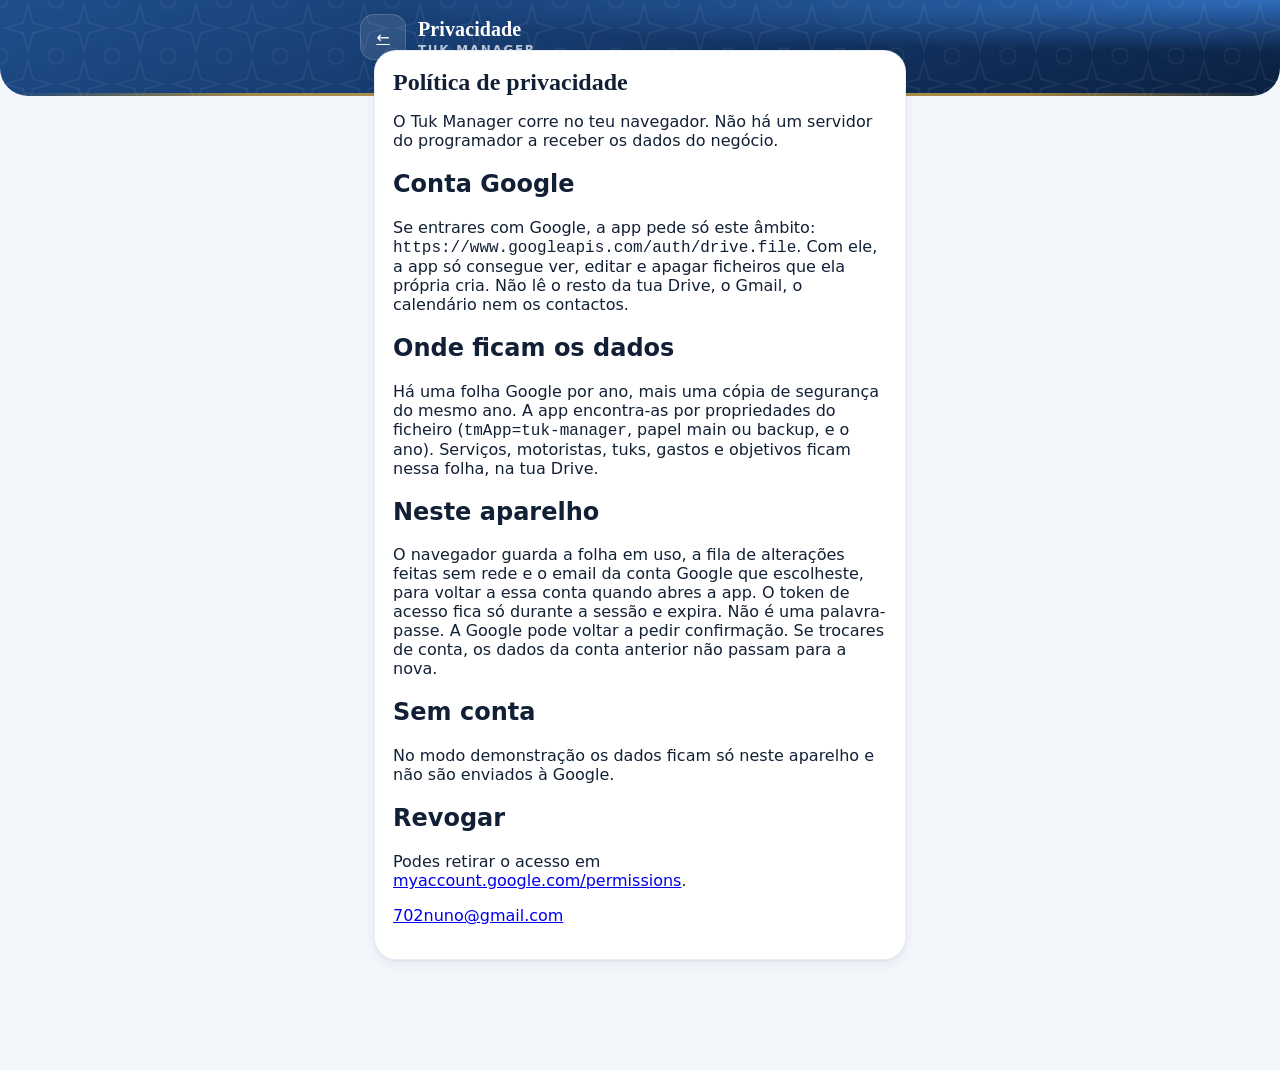
==== commit aa53f3b2: "Prepara a versão 0.12: nome na Drive, lucro do tuk, tuk do dia seguinte e conta lembrada. O nome do " ====
--- a/privacy.html
+++ b/privacy.html
@@ -25,7 +25,7 @@
       <h2>Onde ficam os dados</h2>
       <p>Há uma folha Google por ano, mais uma cópia de segurança do mesmo ano. A app encontra-as por propriedades do ficheiro (<code>tmApp=tuk-manager</code>, papel main ou backup, e o ano). Serviços, motoristas, tuks, gastos e objetivos ficam nessa folha, na tua Drive.</p>
       <h2>Neste aparelho</h2>
-      <p>O navegador pode guardar a folha em uso, uma fila de alterações feitas sem rede e, só durante a sessão, o token de acesso Google. Esse token expira. Não é uma palavra-passe.</p>
+      <p>O navegador guarda a folha em uso, a fila de alterações feitas sem rede e o email da conta Google que escolheste, para voltar a essa conta quando abres a app. O token de acesso fica só durante a sessão e expira. Não é uma palavra-passe. A Google pode voltar a pedir confirmação. Se trocares de conta, os dados da conta anterior não passam para a nova.</p>
       <h2>Sem conta</h2>
       <p>No modo demonstração os dados ficam só neste aparelho e não são enviados à Google.</p>
       <h2>Revogar</h2>
--- a/css/base.css
+++ b/css/base.css
@@ -12,9 +12,10 @@
   --serif:'Fraunces',Georgia,serif;
 }
 *{box-sizing:border-box;-webkit-tap-highlight-color:transparent}
-html,body{margin:0;background:var(--bg);color:var(--ink);font-family:var(--font);font-size:16px;-webkit-font-smoothing:antialiased;overscroll-behavior-y:none}
+html,body{margin:0;background:var(--bg);color:var(--ink);font-family:var(--font);font-size:16px;-webkit-font-smoothing:antialiased;overscroll-behavior-y:none;-webkit-user-select:none;user-select:none;-webkit-touch-callout:none}
 body{min-height:100vh;min-height:100dvh}
 button,input,select,textarea{font:inherit;color:inherit}
+input,textarea,select,[contenteditable="true"],[contenteditable=""]{-webkit-user-select:text;user-select:text;-webkit-touch-callout:default}
 button{cursor:pointer;border:0;background:none;padding:0}
 .num{font-variant-numeric:tabular-nums;letter-spacing:-.01em}
 .hidden{display:none!important}
